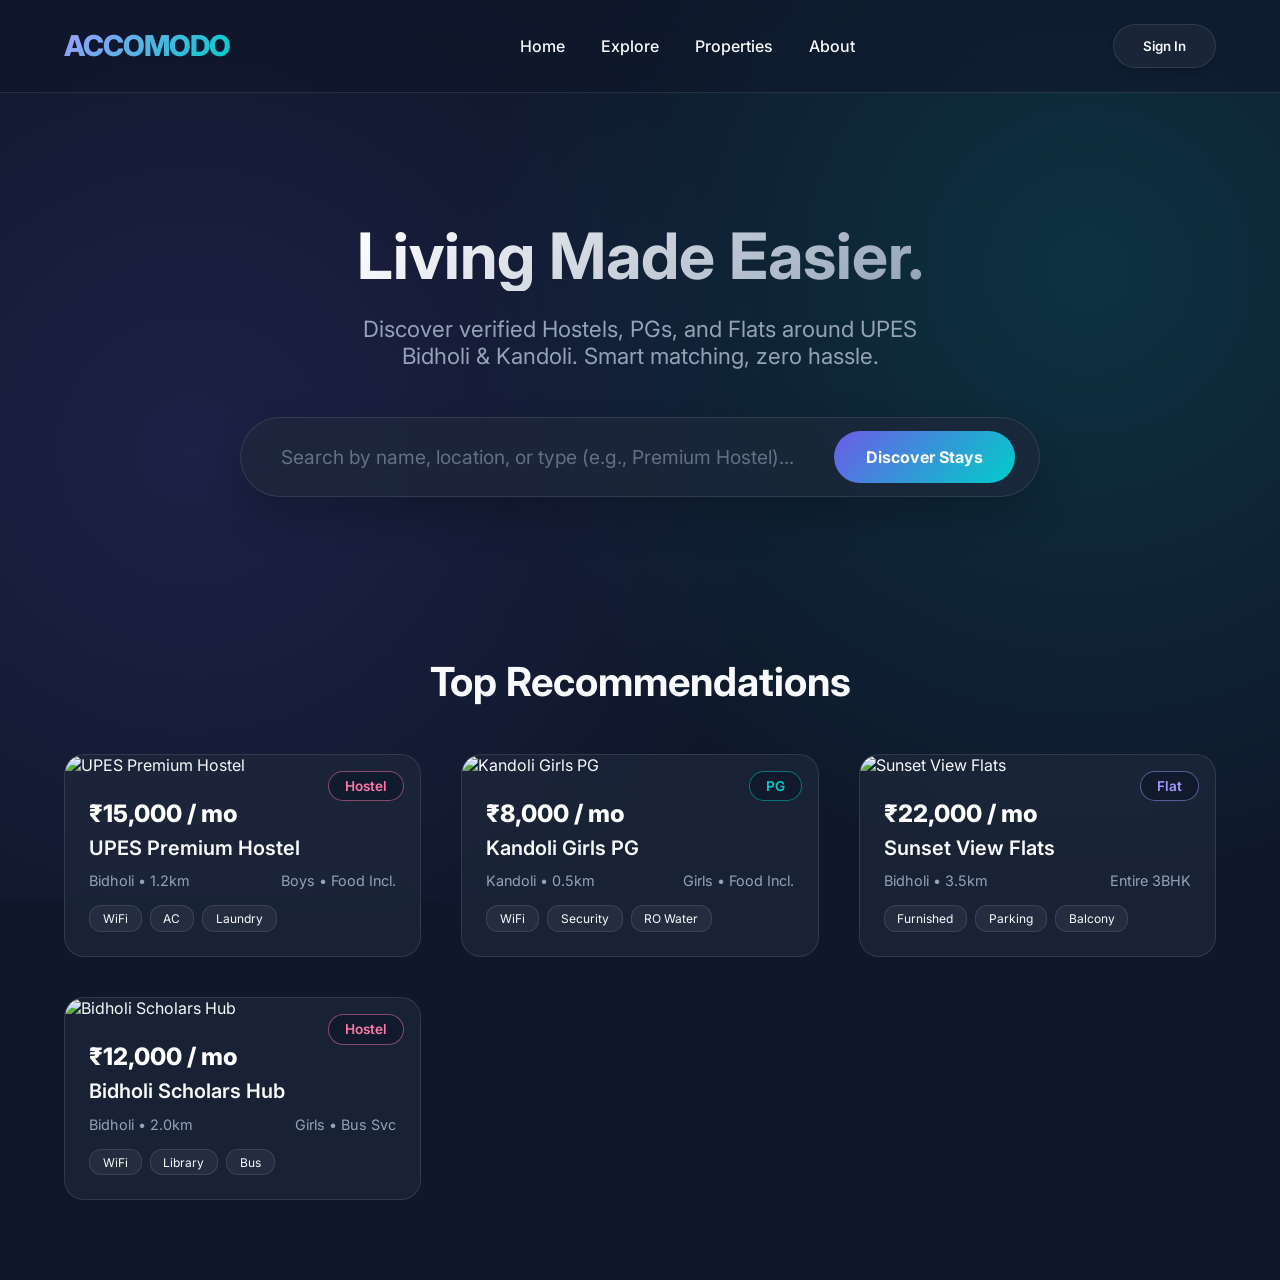
==== src/main/webapp/index.html @ 0e9218b2 "Initial commit" ====
<!DOCTYPE html>
<html lang="en">
<head>
    <meta charset="UTF-8">
    <meta name="viewport" content="width=device-width, initial-scale=1.0">
    <title>Accomodo | Living Made Easier</title>
    <!-- Modern Font -->
    <link href="https://fonts.googleapis.com/css2?family=Inter:wght@300;400;500;600;800&display=swap" rel="stylesheet">
    <link rel="stylesheet" href="css/style.css">
    <meta name="description" content="Accomodo - The smart way to find PGs, hostels, and flats near UPES Dehradun campus.">
</head>
<body>
    <nav>
        <div class="logo">ACCOMODO</div>
        <div class="nav-links">
            <a href="index.html">Home</a>
            <a href="search.html">Explore</a>
            <a href="#">Properties</a>
            <a href="#">About</a>
        </div>
        <div>
            <button class="btn-glass" onclick="location.href='profile.html'">Sign In</button>
        </div>
    </nav>

    <header class="hero">
        <h1 class="title">Living Made Easier.</h1>
        <p class="subtitle">Discover verified Hostels, PGs, and Flats around UPES Bidholi & Kandoli. Smart matching, zero hassle.</p>
        
        <form class="search-container" action="search.html" method="GET">
            <input type="text" class="search-input" name="q" placeholder="Search by name, location, or type (e.g., Premium Hostel)..." aria-label="Search">
            <button type="submit" class="search-btn">Discover Stays</button>
        </form>
    </header>

    <section class="top-listings">
        <h2 class="section-head">Top Recommendations</h2>
        <div class="grid">
            <!-- Property Card 1 -->
            <div class="card" onclick="location.href='details.html?id=1'">
                <div class="badge hostel">Hostel</div>
                <img src="https://images.unsplash.com/photo-1555854877-bab0e564b8d5?auto=format&fit=crop&q=80&w=600" alt="UPES Premium Hostel" class="card-img">
                <div class="card-body">
                    <div class="card-price">₹15,000 / mo</div>
                    <h3 class="card-title">UPES Premium Hostel</h3>
                    <div class="card-info">
                        <span>Bidholi • 1.2km</span>
                        <span>Boys • Food Incl.</span>
                    </div>
                    <div class="amenity-chips">
                        <span class="chip">WiFi</span>
                        <span class="chip">AC</span>
                        <span class="chip">Laundry</span>
                    </div>
                </div>
            </div>

            <!-- Property Card 2 -->
            <div class="card" onclick="location.href='details.html?id=2'">
                <div class="badge pg">PG</div>
                <img src="https://images.unsplash.com/photo-1522708323590-d24dbb6b0267?auto=format&fit=crop&q=80&w=600" alt="Kandoli Girls PG" class="card-img">
                <div class="card-body">
                    <div class="card-price">₹8,000 / mo</div>
                    <h3 class="card-title">Kandoli Girls PG</h3>
                    <div class="card-info">
                        <span>Kandoli • 0.5km</span>
                        <span>Girls • Food Incl.</span>
                    </div>
                    <div class="amenity-chips">
                        <span class="chip">WiFi</span>
                        <span class="chip">Security</span>
                        <span class="chip">RO Water</span>
                    </div>
                </div>
            </div>

            <!-- Property Card 3 -->
            <div class="card" onclick="location.href='details.html?id=3'">
                <div class="badge flat">Flat</div>
                <img src="https://images.unsplash.com/photo-1502672260266-1c1e524164ed?auto=format&fit=crop&q=80&w=600" alt="Sunset View Flats" class="card-img">
                <div class="card-body">
                    <div class="card-price">₹22,000 / mo</div>
                    <h3 class="card-title">Sunset View Flats</h3>
                    <div class="card-info">
                        <span>Bidholi • 3.5km</span>
                        <span>Entire 3BHK</span>
                    </div>
                    <div class="amenity-chips">
                        <span class="chip">Furnished</span>
                        <span class="chip">Parking</span>
                        <span class="chip">Balcony</span>
                    </div>
                </div>
            </div>
            
            <!-- Property Card 4 -->
            <div class="card" onclick="location.href='details.html?id=4'">
                <div class="badge hostel">Hostel</div>
                <img src="https://images.unsplash.com/photo-1595526114101-11b0e3be5384?auto=format&fit=crop&q=80&w=600" alt="Bidholi Scholars Hub" class="card-img">
                <div class="card-body">
                    <div class="card-price">₹12,000 / mo</div>
                    <h3 class="card-title">Bidholi Scholars Hub</h3>
                    <div class="card-info">
                        <span>Bidholi • 2.0km</span>
                        <span>Girls • Bus Svc</span>
                    </div>
                    <div class="amenity-chips">
                        <span class="chip">WiFi</span>
                        <span class="chip">Library</span>
                        <span class="chip">Bus</span>
                    </div>
                </div>
            </div>
        </div>
    </section>

</body>
</html>
---- src/main/webapp/css/style.css ----
/* style.css: Modern, Glassmorphism, Vibrant Dark Mode */

:root {
    --primary: #6c5ce7;
    --primary-light: #a29bfe;
    --secondary: #00cec9;
    --bg-dark: #0f172a;
    --bg-card: rgba(30, 41, 59, 0.7);
    --text-main: #f8fafc;
    --text-muted: #94a3b8;
    --accent: #fd79a8;
    --border: rgba(255, 255, 255, 0.1);
    --glass-blur: blur(16px);
}

* {
    margin: 0;
    padding: 0;
    box-sizing: border-box;
    font-family: 'Inter', 'Segoe UI', Tahoma, Geneva, Verdana, sans-serif;
}

body {
    background-color: var(--bg-dark);
    color: var(--text-main);
    min-height: 100vh;
    background-image: 
        radial-gradient(circle at 15% 50%, rgba(108, 92, 231, 0.15) 0%, transparent 50%),
        radial-gradient(circle at 85% 30%, rgba(0, 206, 201, 0.15) 0%, transparent 50%);
    background-attachment: fixed;
}

/* Navbar */
nav {
    display: flex;
    justify-content: space-between;
    align-items: center;
    padding: 1.5rem 5%;
    background: rgba(15, 23, 42, 0.6);
    backdrop-filter: var(--glass-blur);
    border-bottom: 1px solid var(--border);
    position: sticky;
    top: 0;
    z-index: 100;
}

.logo {
    font-size: 1.8rem;
    font-weight: 800;
    background: linear-gradient(135deg, var(--primary-light), var(--secondary));
    -webkit-background-clip: text;
    -webkit-text-fill-color: transparent;
    letter-spacing: -1px;
}

.nav-links a {
    color: var(--text-main);
    text-decoration: none;
    margin-left: 2rem;
    font-weight: 500;
    transition: all 0.3s ease;
}

.nav-links a:hover {
    color: var(--secondary);
    text-shadow: 0 0 10px rgba(0, 206, 201, 0.4);
}

.btn-glass {
    padding: 0.8rem 1.8rem;
    border-radius: 30px;
    background: rgba(255, 255, 255, 0.05); /* Premium glass */
    border: 1px solid var(--border);
    color: var(--text-main);
    font-weight: 600;
    cursor: pointer;
    transition: all 0.3s cubic-bezier(0.25, 0.8, 0.25, 1);
    box-shadow: 0 4px 6px rgba(0,0,0,0.1);
    backdrop-filter: var(--glass-blur);
}

.btn-glass:hover {
    background: var(--primary);
    border-color: var(--primary-light);
    transform: translateY(-2px);
    box-shadow: 0 10px 20px rgba(108, 92, 231, 0.3);
}

/* Hero Section */
.hero {
    display: flex;
    flex-direction: column;
    align-items: center;
    justify-content: center;
    text-align: center;
    padding: 8rem 5% 5rem;
}

.title {
    font-size: 4rem;
    line-height: 1.1;
    margin-bottom: 1.5rem;
    background: linear-gradient(135deg, #fff, var(--text-muted));
    -webkit-background-clip: text;
    -webkit-text-fill-color: transparent;
    animation: fadeInDown 1s ease-out;
}

.subtitle {
    font-size: 1.4rem;
    color: var(--text-muted);
    max-width: 600px;
    margin-bottom: 3rem;
    animation: fadeInUp 1s ease-out 0.2s both;
}

/* Search Bar */
.search-container {
    width: 100%;
    max-width: 800px;
    background: var(--bg-card);
    backdrop-filter: var(--glass-blur);
    border: 1px solid var(--border);
    border-radius: 50px;
    padding: 0.8rem 1.5rem;
    display: flex;
    align-items: center;
    box-shadow: 0 20px 40px rgba(0,0,0,0.2);
    animation: scaleIn 0.8s cubic-bezier(0.2, 0.8, 0.2, 1) 0.4s both;
}

.search-input {
    flex-grow: 1;
    background: transparent;
    border: none;
    outline: none;
    color: var(--text-main);
    font-size: 1.2rem;
    padding: 0.5rem 1rem;
}

.search-input::placeholder {
    color: rgba(148, 163, 184, 0.6);
}

.search-btn {
    background: linear-gradient(135deg, var(--primary), var(--secondary));
    color: #fff;
    border: none;
    padding: 1rem 2rem;
    border-radius: 30px;
    font-weight: bold;
    font-size: 1rem;
    cursor: pointer;
    transition: transform 0.2s, box-shadow 0.2s;
}

.search-btn:hover {
    transform: scale(1.05);
    box-shadow: 0 0 20px rgba(0, 206, 201, 0.5);
}

/* Grid & Cards */
.top-listings {
    padding: 5rem 5%;
}

.section-head {
    font-size: 2.5rem;
    margin-bottom: 3rem;
    text-align: center;
}

.grid {
    display: grid;
    grid-template-columns: repeat(auto-fit, minmax(320px, 1fr));
    gap: 2.5rem;
}

.card {
    background: var(--bg-card);
    border-radius: 20px;
    overflow: hidden;
    border: 1px solid var(--border);
    backdrop-filter: var(--glass-blur);
    transition: all 0.4s cubic-bezier(0.25, 0.8, 0.25, 1);
    position: relative;
    cursor: pointer;
}

.card:hover {
    transform: translateY(-10px);
    box-shadow: 0 20px 40px rgba(0,0,0,0.3);
    border-color: rgba(255,255,255,0.2);
}

.card-img {
    height: 220px;
    width: 100%;
    object-fit: cover;
    transition: transform 0.6s ease;
}

.card:hover .card-img {
    transform: scale(1.05);
}

.card-body {
    padding: 1.5rem;
}

.badge {
    position: absolute;
    top: 1rem;
    right: 1rem;
    background: rgba(15, 23, 42, 0.7);
    backdrop-filter: blur(8px);
    padding: 0.4rem 1rem;
    border-radius: 20px;
    font-size: 0.85rem;
    font-weight: 600;
    border: 1px solid var(--border);
}

.badge.hostel { color: var(--accent); border-color: rgba(253, 121, 168, 0.5); }
.badge.pg { color: var(--secondary); border-color: rgba(0, 206, 201, 0.5); }
.badge.flat { color: var(--primary-light); border-color: rgba(162, 155, 254, 0.5); }

.card-price {
    font-size: 1.5rem;
    font-weight: 800;
    color: #fff;
    margin-bottom: 0.5rem;
}

.card-title {
    font-size: 1.25rem;
    margin-bottom: 0.8rem;
    font-weight: 600;
}

.card-info {
    font-size: 0.9rem;
    color: var(--text-muted);
    display: flex;
    justify-content: space-between;
    margin-bottom: 1rem;
}

.amenity-chips {
    display: flex;
    flex-wrap: wrap;
    gap: 0.5rem;
}

.chip {
    background: rgba(255, 255, 255, 0.05);
    padding: 0.3rem 0.8rem;
    border-radius: 12px;
    font-size: 0.75rem;
    border: 1px solid var(--border);
    transition: background 0.2s;
}

.card:hover .chip {
    background: rgba(255, 255, 255, 0.1);
}

/* Animations */
@keyframes fadeInDown {
    from { opacity: 0; transform: translateY(-30px); }
    to { opacity: 1; transform: translateY(0); }
}

@keyframes fadeInUp {
    from { opacity: 0; transform: translateY(30px); }
    to { opacity: 1; transform: translateY(0); }
}

@keyframes scaleIn {
    from { opacity: 0; transform: scale(0.9); }
    to { opacity: 1; transform: scale(1); }
}
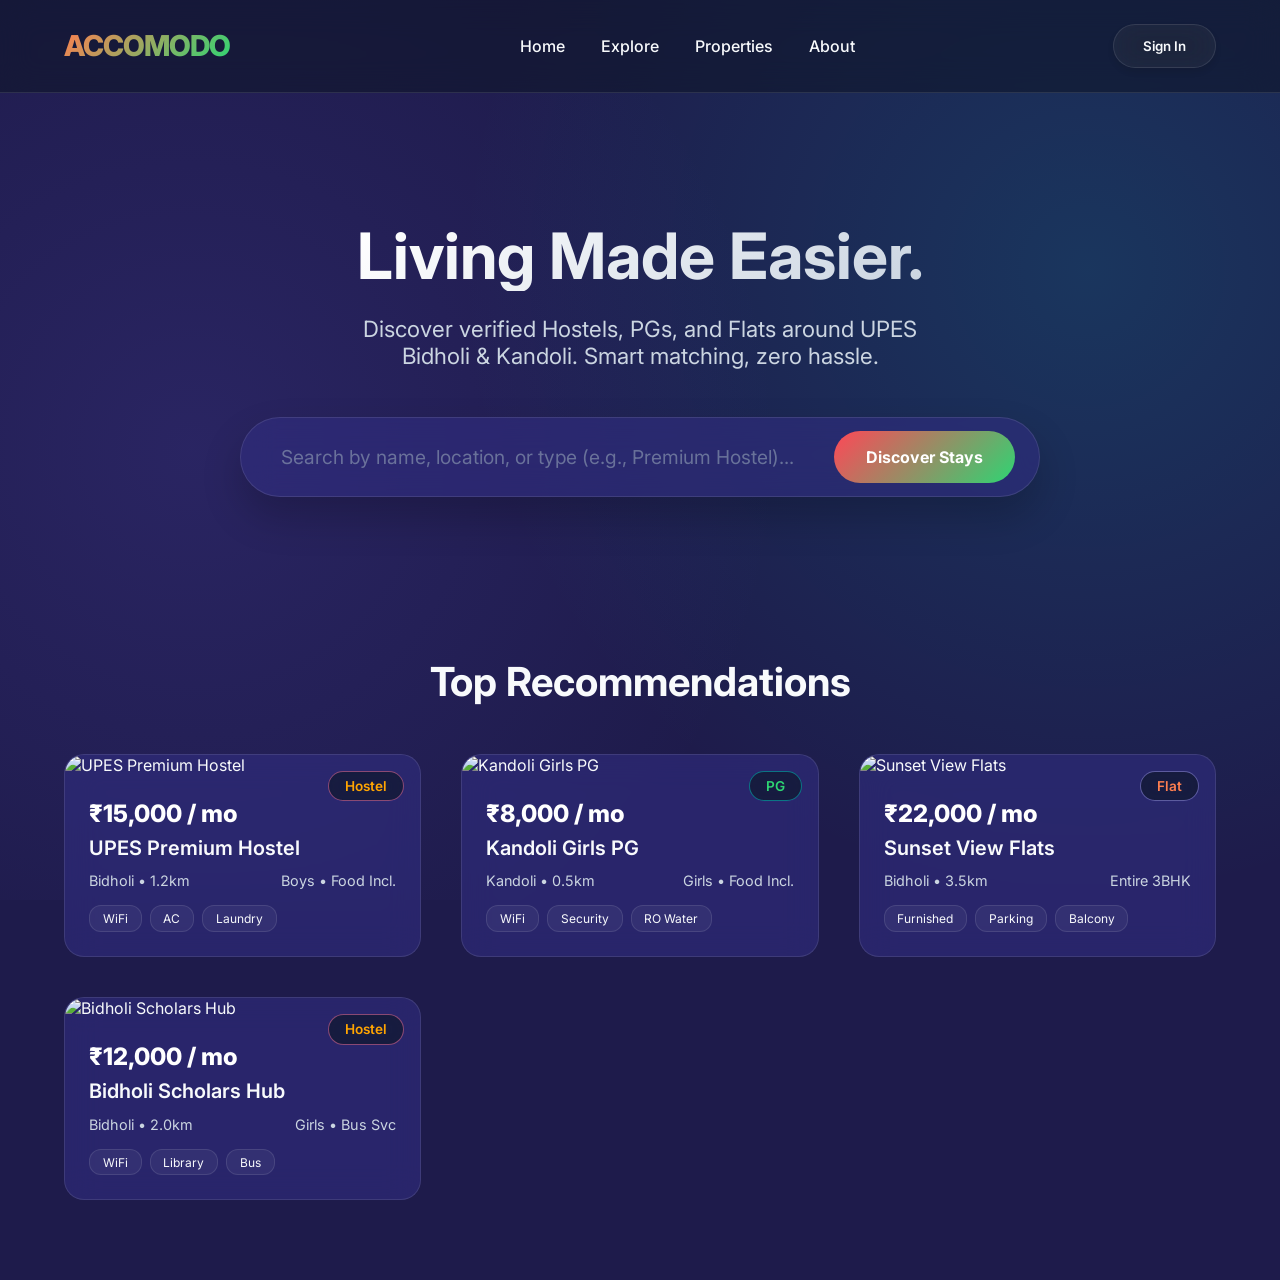
==== commit 3c86a4fc: "feat: Add recommendation engine, 35 properties, vibrant theme, Properties page, About/Team page, per" ====
--- a/src/main/webapp/index.html
+++ b/src/main/webapp/index.html
@@ -8,6 +8,8 @@
     <link href="https://fonts.googleapis.com/css2?family=Inter:wght@300;400;500;600;800&display=swap" rel="stylesheet">
     <link rel="stylesheet" href="css/style.css">
     <meta name="description" content="Accomodo - The smart way to find PGs, hostels, and flats near UPES Dehradun campus.">
+    <link rel="manifest" href="manifest.json">
+    <script src="js/app.js" defer></script>
 </head>
 <body>
     <nav>
@@ -15,11 +17,11 @@
         <div class="nav-links">
             <a href="index.html">Home</a>
             <a href="search.html">Explore</a>
-            <a href="#">Properties</a>
-            <a href="#">About</a>
+            <a href="properties.html">Properties</a>
+            <a href="about.html">About</a>
         </div>
-        <div>
-            <button class="btn-glass" onclick="location.href='profile.html'">Sign In</button>
+        <div id="auth-nav-container">
+            <button class="btn-glass" onclick="location.href='login.html'">Sign In</button>
         </div>
     </nav>
 
@@ -33,7 +35,7 @@
         </form>
     </header>
 
-    <section class="top-listings">
+    <section class="top-listings" id="recommendations-container">
         <h2 class="section-head">Top Recommendations</h2>
         <div class="grid">
             <!-- Property Card 1 -->
--- a/src/main/webapp/css/style.css
+++ b/src/main/webapp/css/style.css
@@ -1,14 +1,14 @@
 /* style.css: Modern, Glassmorphism, Vibrant Dark Mode */
 
 :root {
-    --primary: #6c5ce7;
-    --primary-light: #a29bfe;
-    --secondary: #00cec9;
-    --bg-dark: #0f172a;
-    --bg-card: rgba(30, 41, 59, 0.7);
+    --primary: #ff4757;
+    --primary-light: #ff7f50;
+    --secondary: #2ed573;
+    --bg-dark: #1e1b4b;
+    --bg-card: rgba(49, 46, 129, 0.6);
     --text-main: #f8fafc;
-    --text-muted: #94a3b8;
-    --accent: #fd79a8;
+    --text-muted: #cbd5e1;
+    --accent: #ffa502;
     --border: rgba(255, 255, 255, 0.1);
     --glass-blur: blur(16px);
 }
@@ -24,7 +24,7 @@
     background-color: var(--bg-dark);
     color: var(--text-main);
     min-height: 100vh;
-    background-image: 
+    background-image:
         radial-gradient(circle at 15% 50%, rgba(108, 92, 231, 0.15) 0%, transparent 50%),
         radial-gradient(circle at 85% 30%, rgba(0, 206, 201, 0.15) 0%, transparent 50%);
     background-attachment: fixed;
@@ -69,13 +69,14 @@
 .btn-glass {
     padding: 0.8rem 1.8rem;
     border-radius: 30px;
-    background: rgba(255, 255, 255, 0.05); /* Premium glass */
+    background: rgba(255, 255, 255, 0.05);
+    /* Premium glass */
     border: 1px solid var(--border);
     color: var(--text-main);
     font-weight: 600;
     cursor: pointer;
     transition: all 0.3s cubic-bezier(0.25, 0.8, 0.25, 1);
-    box-shadow: 0 4px 6px rgba(0,0,0,0.1);
+    box-shadow: 0 4px 6px rgba(0, 0, 0, 0.1);
     backdrop-filter: var(--glass-blur);
 }
 
@@ -125,7 +126,7 @@
     padding: 0.8rem 1.5rem;
     display: flex;
     align-items: center;
-    box-shadow: 0 20px 40px rgba(0,0,0,0.2);
+    box-shadow: 0 20px 40px rgba(0, 0, 0, 0.2);
     animation: scaleIn 0.8s cubic-bezier(0.2, 0.8, 0.2, 1) 0.4s both;
 }
 
@@ -190,8 +191,8 @@
 
 .card:hover {
     transform: translateY(-10px);
-    box-shadow: 0 20px 40px rgba(0,0,0,0.3);
-    border-color: rgba(255,255,255,0.2);
+    box-shadow: 0 20px 40px rgba(0, 0, 0, 0.3);
+    border-color: rgba(255, 255, 255, 0.2);
 }
 
 .card-img {
@@ -222,9 +223,20 @@
     border: 1px solid var(--border);
 }
 
-.badge.hostel { color: var(--accent); border-color: rgba(253, 121, 168, 0.5); }
-.badge.pg { color: var(--secondary); border-color: rgba(0, 206, 201, 0.5); }
-.badge.flat { color: var(--primary-light); border-color: rgba(162, 155, 254, 0.5); }
+.badge.hostel {
+    color: var(--accent);
+    border-color: rgba(253, 121, 168, 0.5);
+}
+
+.badge.pg {
+    color: var(--secondary);
+    border-color: rgba(0, 206, 201, 0.5);
+}
+
+.badge.flat {
+    color: var(--primary-light);
+    border-color: rgba(162, 155, 254, 0.5);
+}
 
 .card-price {
     font-size: 1.5rem;
@@ -268,16 +280,170 @@
 
 /* Animations */
 @keyframes fadeInDown {
-    from { opacity: 0; transform: translateY(-30px); }
+    from {
+        opacity: 0;
+        transform: translateY(-30px);
+    }
+
+    to {
+        opacity: 1;
+        transform: translateY(0);
+    }
+}
+
+@keyframes fadeInUp {
+    from {
+        opacity: 0;
+        transform: translateY(30px);
+    }
+
+    to {
+        opacity: 1;
+        transform: translateY(0);
+    }
+}
+
+@keyframes scaleIn {
+    from {
+        opacity: 0;
+        transform: scale(0.9);
+    }
+
+    to {
+        opacity: 1;
+        transform: scale(1);
+    }
+}
+
+/* Skeleton Loading */
+@keyframes shimmer {
+    0% { background-position: -1000px 0; }
+    100% { background-position: 1000px 0; }
+}
+
+.skeleton {
+    background: #1e293b;
+    background-image: linear-gradient(to right, #1e293b 0%, #334155 20%, #1e293b 40%, #1e293b 100%);
+    background-repeat: no-repeat;
+    background-size: 1000px 100%;
+    animation: shimmer 2s infinite linear forwards;
+    border-radius: 8px;
+    color: transparent !important;
+}
+.skeleton *, .skeleton img {
+    visibility: hidden;
+}
+
+/* Toast Notifications */
+.toast-container {
+    position: fixed;
+    bottom: 20px;
+    right: 20px;
+    display: flex;
+    flex-direction: column;
+    gap: 10px;
+    z-index: 1000;
+}
+.toast {
+    background: rgba(30, 41, 59, 0.9);
+    backdrop-filter: var(--glass-blur);
+    border: 1px solid var(--secondary);
+    color: #fff;
+    padding: 1rem 1.5rem;
+    border-radius: 12px;
+    box-shadow: 0 10px 30px rgba(0, 0, 0, 0.3);
+    animation: slideUp 0.3s ease forwards;
+}
+.toast.fade-out {
+    animation: fadeOut 0.5s ease forwards;
+}
+@keyframes slideUp {
+    from { opacity: 0; transform: translateY(20px); }
     to { opacity: 1; transform: translateY(0); }
 }
-
-@keyframes fadeInUp {
-    from { opacity: 0; transform: translateY(30px); }
-    to { opacity: 1; transform: translateY(0); }
-}
-
-@keyframes scaleIn {
-    from { opacity: 0; transform: scale(0.9); }
-    to { opacity: 1; transform: scale(1); }
-}
+@keyframes fadeOut {
+    from { opacity: 1; }
+    to { opacity: 0; }
+}
+
+/* Carousel */
+.carousel-container {
+    display: flex;
+    overflow-x: auto;
+    scroll-snap-type: x mandatory;
+    gap: 1rem;
+    padding-bottom: 1rem;
+    scrollbar-width: thin;
+    scrollbar-color: var(--secondary) transparent;
+}
+.carousel-slide {
+    scroll-snap-align: center;
+    flex: 0 0 80%;
+    height: 300px;
+    border-radius: 15px;
+    object-fit: cover;
+    border: 1px solid var(--border);
+}
+
+/* Sticky Compare Bar */
+.compare-bar {
+    position: fixed;
+    bottom: -100px;
+    left: 50%;
+    transform: translateX(-50%);
+    background: var(--bg-card);
+    backdrop-filter: var(--glass-blur);
+    border: 1px solid var(--secondary);
+    padding: 1rem 2rem;
+    border-radius: 30px;
+    display: flex;
+    gap: 2rem;
+    align-items: center;
+    box-shadow: 0 -10px 30px rgba(0,0,0,0.3);
+    transition: bottom 0.3s cubic-bezier(0.25, 0.8, 0.25, 1);
+    z-index: 999;
+}
+.compare-bar.show {
+    bottom: 30px;
+}
+
+/* User Settings Dropdown */
+.dropdown {
+    position: relative;
+    display: inline-block;
+}
+
+.dropdown-content {
+    display: none;
+    position: absolute;
+    right: 0;
+    margin-top: 10px;
+    background-color: var(--bg-card);
+    min-width: 160px;
+    box-shadow: 0 8px 16px rgba(0,0,0,0.5);
+    border-radius: 12px;
+    border: 1px solid var(--border);
+    backdrop-filter: var(--glass-blur);
+    z-index: 1001;
+    overflow: hidden;
+    animation: fadeInDown 0.2s ease-out;
+}
+
+.dropdown-content a {
+    color: var(--text-main);
+    padding: 12px 16px;
+    text-decoration: none;
+    display: block;
+    font-size: 0.95rem;
+    transition: background 0.2s;
+    margin: 0 !important; /* override nav-links */
+}
+
+.dropdown-content a:hover {
+    background-color: rgba(255, 255, 255, 0.1);
+    color: var(--secondary);
+}
+
+.dropdown:hover .dropdown-content {
+    display: block;
+}
